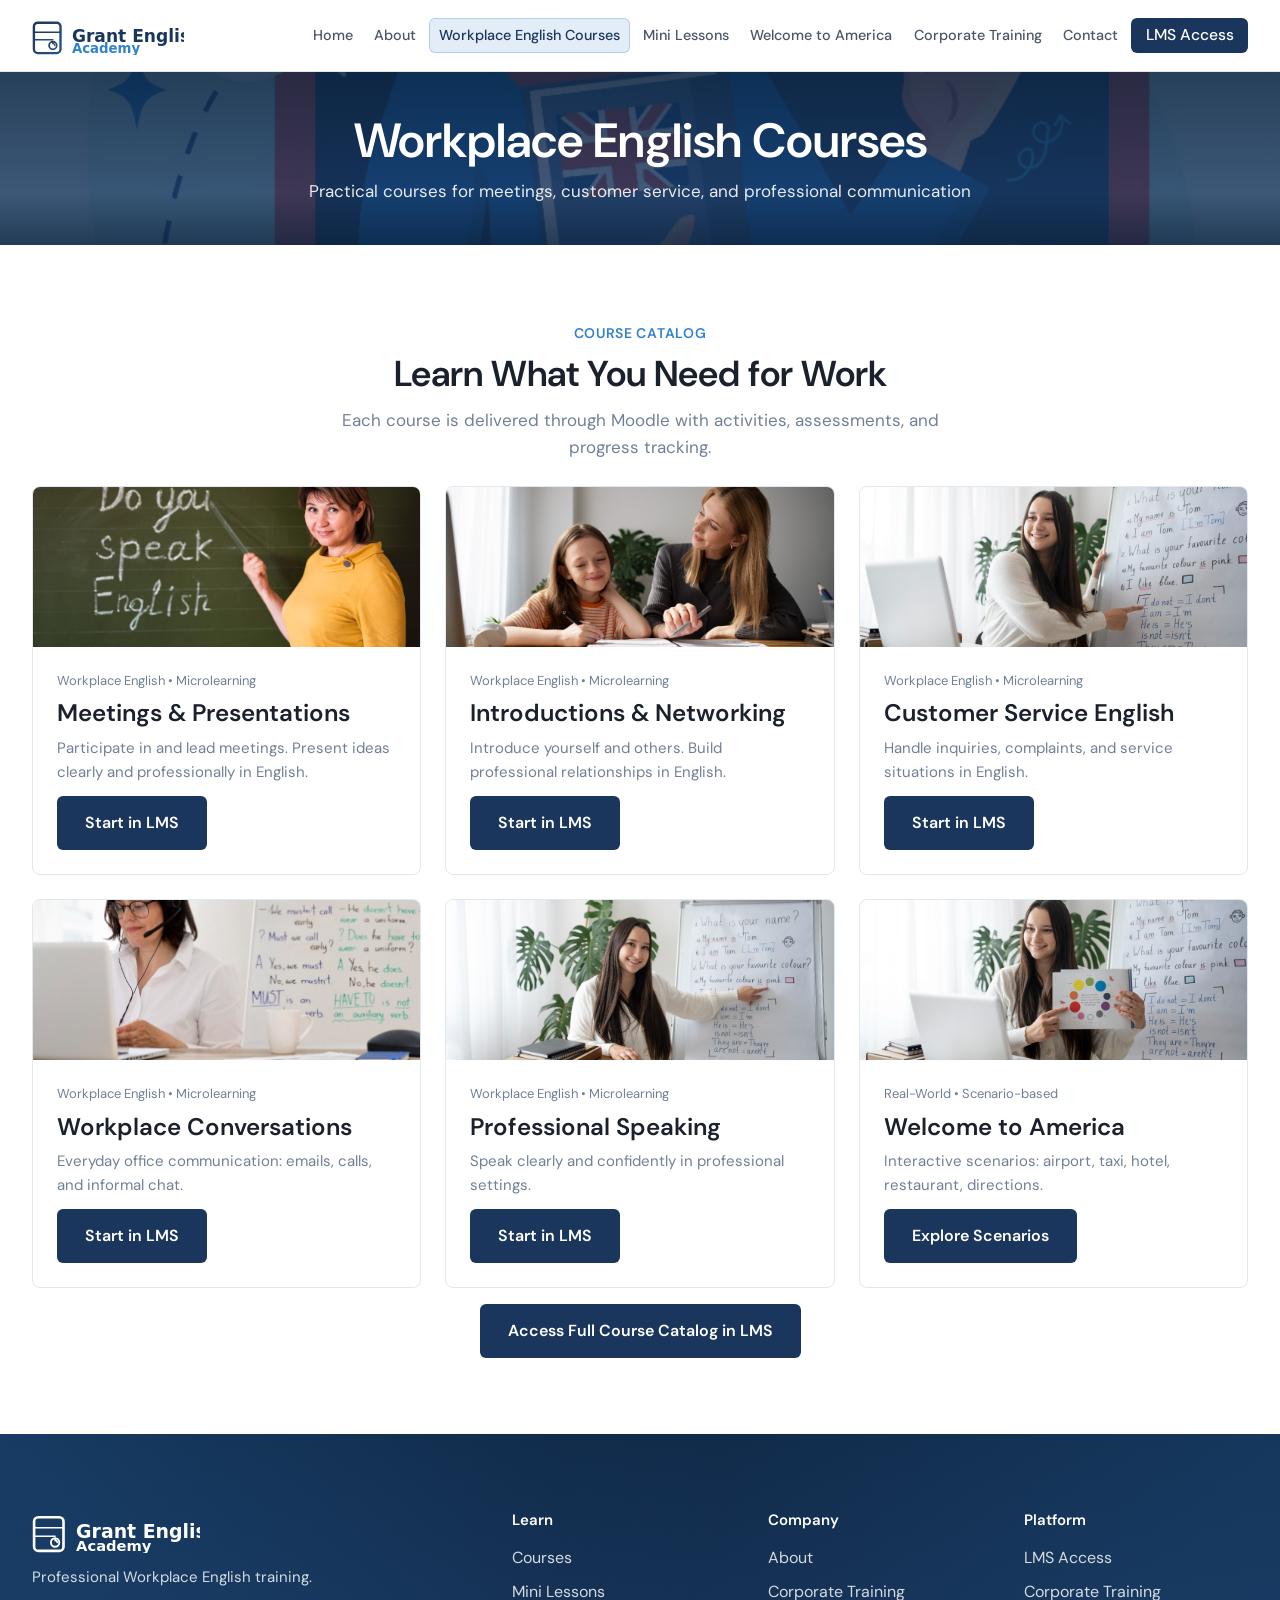
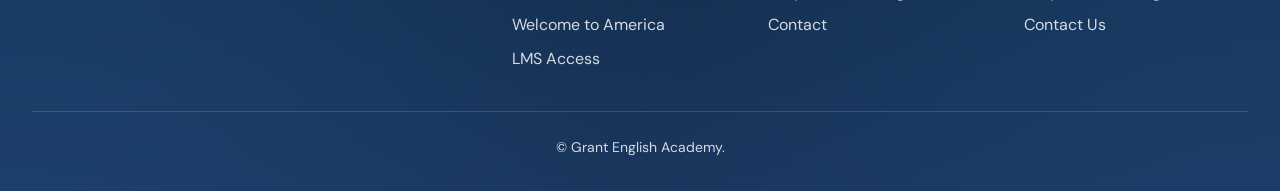
==== courses.html @ 4ef90c2e "first commit" ====
<!DOCTYPE html>
<html lang="en">
<head>
  <meta charset="UTF-8">
  <meta name="viewport" content="width=device-width, initial-scale=1.0">
  <meta name="description" content="Workplace English Courses - Meetings, customer service, professional communication for Saudi professionals.">
  <title>Workplace English Courses | Grant English Academy</title>
  <link rel="preconnect" href="https://fonts.googleapis.com">
  <link rel="preconnect" href="https://fonts.gstatic.com" crossorigin>
  <link href="https://fonts.googleapis.com/css2?family=DM+Sans:wght@400;500;600;700&display=swap" rel="stylesheet">
  <link rel="stylesheet" href="css/styles.css">
  <link rel="icon" type="image/svg+xml" href="assets/favicon.svg">
</head>
<body>
  <header class="header">
    <div class="container header-inner">
      <a href="index.html" class="logo">
        <img src="assets/logo.svg" alt="Grant English Academy" class="logo-img">
      </a>
      <button class="nav-toggle" aria-expanded="false" aria-controls="nav-menu" aria-label="Toggle navigation">
        <span></span><span></span><span></span>
      </button>
      <nav id="nav-menu" class="nav-menu">
        <ul class="nav-list">
          <li><a href="index.html">Home</a></li>
          <li><a href="about.html">About</a></li>
          <li><a href="courses.html" class="active" aria-current="page">Workplace English Courses</a></li>
          <li><a href="mini-lessons.html">Mini Lessons</a></li>
          <li><a href="welcome-to-america.html">Welcome to America</a></li>
          <li><a href="corporate-training.html">Corporate Training</a></li>
          <li><a href="contact.html">Contact</a></li>
          <li><a href="lms-access.html" class="btn-lms">LMS Access</a></li>
        </ul>
      </nav>
    </div>
  </header>

  <main>
    <section class="page-hero page-hero--courses">
      <div class="container">
        <h1>Workplace English Courses</h1>
        <p>Practical courses for meetings, customer service, and professional communication</p>
      </div>
    </section>

    <section class="content-section">
      <div class="container">
        <div class="section-header mb-3">
          <p class="section-label">Course Catalog</p>
          <h2 class="section-title">Learn What You Need for Work</h2>
          <p class="section-desc">Each course is delivered through Moodle with activities, assessments, and progress tracking.</p>
        </div>

        <div class="card-grid card-grid-2 card-grid-3">
          <div class="course-card">
            <div class="course-image"><img src="assets/teacher-6.png" alt=""></div>
            <div class="course-body">
              <p class="course-meta">Workplace English • Microlearning</p>
              <h3>Meetings & Presentations</h3>
              <p>Participate in and lead meetings. Present ideas clearly and professionally in English.</p>
              <a href="lms-access.html" class="btn btn-primary mt-2" style="display:inline-flex;margin-top:0.75rem;">Start in LMS</a>
            </div>
          </div>
          <div class="course-card">
            <div class="course-image"><img src="assets/teacher-5.png" alt=""></div>
            <div class="course-body">
              <p class="course-meta">Workplace English • Microlearning</p>
              <h3>Introductions & Networking</h3>
              <p>Introduce yourself and others. Build professional relationships in English.</p>
              <a href="lms-access.html" class="btn btn-primary mt-2" style="display:inline-flex;margin-top:0.75rem;">Start in LMS</a>
            </div>
          </div>
          <div class="course-card">
            <div class="course-image"><img src="assets/teacher-2.png" alt=""></div>
            <div class="course-body">
              <p class="course-meta">Workplace English • Microlearning</p>
              <h3>Customer Service English</h3>
              <p>Handle inquiries, complaints, and service situations in English.</p>
              <a href="lms-access.html" class="btn btn-primary mt-2" style="display:inline-flex;margin-top:0.75rem;">Start in LMS</a>
            </div>
          </div>
          <div class="course-card">
            <div class="course-image"><img src="assets/teacher-1.png" alt=""></div>
            <div class="course-body">
              <p class="course-meta">Workplace English • Microlearning</p>
              <h3>Workplace Conversations</h3>
              <p>Everyday office communication: emails, calls, and informal chat.</p>
              <a href="lms-access.html" class="btn btn-primary mt-2" style="display:inline-flex;margin-top:0.75rem;">Start in LMS</a>
            </div>
          </div>
          <div class="course-card">
            <div class="course-image"><img src="assets/teacher-4.png" alt=""></div>
            <div class="course-body">
              <p class="course-meta">Workplace English • Microlearning</p>
              <h3>Professional Speaking</h3>
              <p>Speak clearly and confidently in professional settings.</p>
              <a href="lms-access.html" class="btn btn-primary mt-2" style="display:inline-flex;margin-top:0.75rem;">Start in LMS</a>
            </div>
          </div>
          <div class="course-card">
            <div class="course-image"><img src="assets/teacher-3.png" alt=""></div>
            <div class="course-body">
              <p class="course-meta">Real-World • Scenario-based</p>
              <h3>Welcome to America</h3>
              <p>Interactive scenarios: airport, taxi, hotel, restaurant, directions.</p>
              <a href="welcome-to-america.html" class="btn btn-primary mt-2" style="display:inline-flex;margin-top:0.75rem;">Explore Scenarios</a>
            </div>
          </div>
        </div>

        <div class="text-center mt-2">
          <a href="lms-access.html" class="btn btn-primary">Access Full Course Catalog in LMS</a>
        </div>
      </div>
    </section>
  </main>

  <footer class="footer">
    <div class="container">
      <div class="footer-grid">
        <div class="footer-brand">
          <a href="index.html" class="footer-logo" aria-label="Grant English Academy home">
            <img src="assets/logo.svg" alt="Grant English Academy" class="footer-logo-img">
          </a>
          <p>Professional Workplace English training.</p>
        </div>
        <div>
          <h4>Learn</h4>
          <ul>
            <li><a href="courses.html">Courses</a></li>
            <li><a href="mini-lessons.html">Mini Lessons</a></li>
            <li><a href="welcome-to-america.html">Welcome to America</a></li>
            <li><a href="lms-access.html">LMS Access</a></li>
          </ul>
        </div>
        <div>
          <h4>Company</h4>
          <ul>
            <li><a href="about.html">About</a></li>
            <li><a href="corporate-training.html">Corporate Training</a></li>
            <li><a href="contact.html">Contact</a></li>
          </ul>
        </div>
        <div>
          <h4>Platform</h4>
          <ul>
            <li><a href="lms-access.html">LMS Access</a></li>
            <li><a href="corporate-training.html">Corporate Training</a></li>
            <li><a href="contact.html">Contact Us</a></li>
          </ul>
        </div>
      </div>
      <div class="footer-bottom">
        <p>&copy; Grant English Academy.</p>
      </div>
    </div>
  </footer>

  <script>
    document.querySelector('.nav-toggle').addEventListener('click', function() {
      const expanded = this.getAttribute('aria-expanded') === 'true';
      this.setAttribute('aria-expanded', !expanded);
      document.getElementById('nav-menu').classList.toggle('active', !expanded);
    });
  </script>
</body>
</html>
---- css/styles.css ----
/* ============================================
   Grant English Academy - Workplace English Platform
   Professional, Corporate, Academic Design
   ============================================ */

/* CSS Variables */
:root {
  /* Colors - Navy, Gray, White professional palette */
  --navy-primary: #1a365d;
  --navy-dark: #0f2744;
  --navy-light: #2c5282;
  --gray-900: #1a202c;
  --gray-700: #4a5568;
  --gray-600: #718096;
  --gray-500: #a0aec0;
  --gray-300: #cbd5e0;
  --gray-100: #f7fafc;
  --white: #ffffff;
  --accent: #3182ce;
  --accent-hover: #2c5282;
  --success: #38a169;
  --border: #e2e8f0;
  
  /* Typography */
  --font-primary: 'DM Sans', -apple-system, BlinkMacSystemFont, sans-serif;
  --font-heading: 'DM Sans', -apple-system, BlinkMacSystemFont, sans-serif;
  
  /* Spacing */
  --container-max: 1300px;
  --section-padding: clamp(3rem, 6vw, 5rem);
  --header-height: 72px;
  
  /* Transitions */
  --transition: 0.2s ease;
  --shadow: 0 4px 6px -1px rgba(0, 0, 0, 0.1), 0 2px 4px -1px rgba(0, 0, 0, 0.06);
  --shadow-lg: 0 10px 15px -3px rgba(0, 0, 0, 0.1), 0 4px 6px -2px rgba(0, 0, 0, 0.05);
}

/* Reset & Base */
*, *::before, *::after {
  box-sizing: border-box;
  margin: 0;
  padding: 0;
}

html {
  scroll-behavior: smooth;
}

body {
  font-family: var(--font-primary);
  font-size: 16px;
  line-height: 1.6;
  color: var(--gray-900);
  background: var(--white);
  overflow-x: hidden;
}

img {
  max-width: 100%;
  height: auto;
  display: block;
}

a {
  color: inherit;
  text-decoration: none;
  transition: color var(--transition);
}

ul, ol {
  list-style: none;
}

/* Typography */
h1, h2, h3, h4, h5, h6 {
  font-family: var(--font-heading);
  font-weight: 600;
  line-height: 1.2;
}

h1 { font-size: clamp(2rem, 4vw, 3rem); }
h2 { font-size: clamp(1.75rem, 3vw, 2.25rem); }
h3 { font-size: clamp(1.25rem, 2vw, 1.5rem); }

/* Container */
.container {
  width: 100%;
  max-width: var(--container-max);
  margin: 0 auto;
  padding: 0 1.25rem;
}

@media (min-width: 768px) {
  .container { padding: 0 2rem; }
}

/* ========== Header & Navigation ========== */
.header {
  position: sticky;
  top: 0;
  z-index: 1000;
  background: var(--white);
  border-bottom: 1px solid var(--border);
  height: var(--header-height);
}

.header-inner {
  display: flex;
  align-items: center;
  justify-content: space-between;
  height: 100%;
}

.logo {
  display: inline-flex;
  align-items: center;
  gap: 0.65rem;
  font-weight: 700;
  font-size: 1.25rem;
  color: var(--navy-primary);
}

.logo-img {
  height: 38px;
  width: auto;
}

.logo-text { color: inherit; }
.logo-text em,
.logo span { color: var(--accent); font-style: normal; }

.nav-toggle {
  display: flex;
  flex-direction: column;
  gap: 5px;
  background: none;
  border: none;
  cursor: pointer;
  padding: 8px;
}

.nav-toggle:focus-visible {
  outline: 3px solid rgba(49, 130, 206, 0.35);
  outline-offset: 3px;
  border-radius: 8px;
}

.nav-toggle span {
  width: 24px;
  height: 2px;
  background: var(--navy-primary);
  transition: var(--transition);
}

.nav-toggle[aria-expanded="true"] span:nth-child(1) {
  transform: rotate(45deg) translate(5px, 5px);
}

.nav-toggle[aria-expanded="true"] span:nth-child(2) {
  opacity: 0;
}

.nav-toggle[aria-expanded="true"] span:nth-child(3) {
  transform: rotate(-45deg) translate(5px, -5px);
}

.nav-menu {
  position: fixed;
  top: var(--header-height);
  left: 0;
  right: 0;
  background: var(--white);
  padding: 1rem 1.25rem;
  z-index: 999;
  /* Prevent scrollbar from appearing when the menu is closed */
  max-height: none;
  overflow-y: hidden;
  box-shadow: var(--shadow-lg);
  transform: translateY(-100%);
  opacity: 0;
  visibility: hidden;
  transition: all var(--transition);
}

.nav-menu.active {
  transform: translateY(0);
  opacity: 1;
  visibility: visible;
  /* Enable scrolling only when menu is open (mobile) */
  max-height: calc(100vh - var(--header-height));
  overflow-y: auto;
  /* Mobile menu should feel like a dropdown panel */
  padding-top: 0.75rem;
}

/* Mobile CTA button inside dropdown */
.nav-menu .btn-lms {
  width: 100%;
  justify-content: center;
  padding: 0.85rem 1rem;
}

.nav-list {
  display: flex;
  flex-direction: column;
  gap: 0.5rem;
}

.nav-list a {
  display: block;
  padding: 0.75rem 1rem;
  color: var(--gray-700);
  font-weight: 500;
  border-radius: 6px;
  line-height: 1.2;
  white-space: nowrap;
}

.nav-list a:hover {
  background: var(--gray-100);
  color: var(--navy-primary);
}
.nav-menu .btn-lms:hover {
  background: #3182d1;
}
/* Active navigation link (current page) */
.nav-list a.active,
.nav-list a[aria-current="page"] {
  background: rgba(49, 130, 206, 0.14);
  color: var(--navy-primary);
  border: 1px solid rgba(49, 130, 206, 0.28);
}

.nav-list a.active:hover {
  background: rgba(49, 130, 206, 0.18);
}

.nav-list .btn-lms.active {
  background: var(--accent) !important;
}

.nav-list .btn-lms.active:hover {
  background: var(--accent-hover) !important;
}

@media (min-width: 1180px) {
  .nav-toggle { display: none; }
  
  .nav-menu {
    position: static;
    transform: none;
    opacity: 1;
    visibility: visible;
    box-shadow: none;
    padding: 0;
    max-height: none;
    overflow-y: visible;
  }
  
  .nav-list {
    flex-direction: row;
    gap: 0.25rem;
    align-items: center;
  }
  
  .nav-list a {
    padding: 0.5rem 0.55rem;
    font-size: 0.9rem;
    white-space: nowrap;
  }

  .nav-list .btn-lms {
    padding: 0.5rem 0.9rem;
    font-size: 0.98rem;
    flex-shrink: 0;
    white-space: nowrap;
  }
}

/* CTA Button in header */
.btn-lms {
  display: inline-flex;
  align-items: center;
  gap: 0.5rem;
  padding: 0.6rem 1.25rem;
  background: var(--navy-primary);
  color: var(--white) !important;
  font-weight: 600;
  border-radius: 6px;
  transition: background var(--transition);
}

.btn-lms:hover {
  background: var(--navy-dark);
}

/* ========== Buttons ========== */
.btn {
  display: inline-flex;
  align-items: center;
  justify-content: center;
  gap: 0.5rem;
  padding: 0.875rem 1.75rem;
  font-weight: 600;
  font-size: 1rem;
  border-radius: 6px;
  border: none;
  cursor: pointer;
  transition: all var(--transition);
}

.btn-primary {
  background: var(--navy-primary);
  color: var(--white);
}

.btn-primary:hover {
  background: var(--navy-dark);
  transform: translateY(-1px);
}

.btn-secondary {
  background: var(--white);
  color: var(--navy-primary);
  border: 2px solid var(--navy-primary);
}

.btn-secondary:hover {
  background: var(--gray-100);
}

.btn-accent {
  background: var(--accent);
  color: var(--white);
}

.btn-accent:hover {
  background: var(--accent-hover);
  transform: translateY(-1px);
}

/* ========== Hero Section ========== */
.hero {
  background: linear-gradient(135deg, var(--navy-dark) 0%, var(--navy-primary) 50%, var(--navy-light) 100%);
  color: var(--white);
  padding: clamp(5rem, 14vw, 9rem) 0;
  min-height: 80vh;
  display: flex;
  align-items: center;
  text-align: center;
  position: relative;
  overflow: hidden;
}

.hero::before {
  content: "";
  position: absolute;
  inset: -80px;
  background:
    radial-gradient(circle at 15% 15%, rgba(49, 130, 206, 0.35), transparent 55%),
    radial-gradient(circle at 85% 25%, rgba(26, 54, 93, 0.45), transparent 55%),
    radial-gradient(circle at 40% 85%, rgba(44, 82, 130, 0.35), transparent 60%);
  opacity: 0.9;
  z-index: 0;
  pointer-events: none;
}

.hero::after {
    content: "";
    position: absolute;
    inset: 0;
    z-index: 0;
    pointer-events: none;
    background-color: #00000026;
}

.hero-bg {
  position: absolute;
  inset: 0;
  pointer-events: none;
  z-index: 0;
  opacity: 1;
}

.hero-bg img {
  width: 100%;
  height: 100%;
  object-fit: cover;
  object-position: center;
  position: absolute;
  inset: 0;
  display: block;
}

.hero-bg-video {
  position: absolute;
  inset: 0;
  width: 100%;
  height: 100%;
  object-fit: cover;
  object-position: center;
  z-index: 0;
  opacity: 0.55;
  filter: saturate(1.05) contrast(1.03) brightness(0.85);
  transform: scale(1.02);
}

.hero-bg-main {
  opacity: 0.38;
  filter: blur(2px) saturate(1.15) brightness(0.85);
  transform: scale(1.08);
  animation: bannerDrift 14s ease-in-out infinite;
}

.hero-bg-overlay {
  opacity: 0.22;
  filter: blur(3px) saturate(0.9) grayscale(0.25);
  transform: scale(1.12);
  animation: bannerDrift2 18s ease-in-out infinite;
}

.hero .container {
  position: relative;
  z-index: 1;
}

@keyframes bannerDrift {
  0% { transform: translateY(0) scale(1.08); }
  50% { transform: translateY(-14px) scale(1.12); }
  100% { transform: translateY(0) scale(1.08); }
}

@keyframes bannerDrift2 {
  0% { transform: translateY(0) scale(1.12); }
  50% { transform: translateY(10px) scale(1.16); }
  100% { transform: translateY(0) scale(1.12); }
}

@media (prefers-reduced-motion: reduce) {
  .hero-bg-main,
  .hero-bg-overlay,
  .hero-bg-video {
    animation: none;
  }
}

@media (prefers-reduced-motion: reduce) {
  .hero-bg-video {
    display: none;
  }
}

.hero h1 {
  margin-bottom: 1rem;
  font-weight: 700;
  max-width: 700px;
  margin-left: auto;
  margin-right: auto;
}

.hero-subtitle {
  font-size: clamp(1rem, 2vw, 1.25rem);
  opacity: 0.95;
  max-width: 600px;
  margin: 0 auto 1.5rem;
  line-height: 1.6;
}

.hero-buttons {
  display: flex;
  flex-wrap: wrap;
  gap: 1rem;
  justify-content: center;
}

.hero .btn-primary {
  background: var(--white);
  color: var(--navy-primary);
}

.hero .btn-primary:hover {
  background: var(--gray-100);
}

.hero .btn-secondary {
  background: transparent;
  color: var(--white);
  border-color: rgba(255,255,255,0.6);
}

.hero .btn-secondary:hover {
  background: rgba(255,255,255,0.1);
  border-color: var(--white);
}

/* ========== Section Titles ========== */
.section-header {
  text-align: center;
  margin-bottom: 1.2rem;
  max-width: 640px;
  margin-left: auto;
  margin-right: auto;
}

.section-label {
  font-size: 0.875rem;
  font-weight: 600;
  text-transform: uppercase;
  letter-spacing: 0.05em;
  color: var(--accent);
  margin-bottom: 0.5rem;
}

.section-title {
  color: var(--gray-900);
  margin-bottom: 0.75rem;
}

.section-desc {
  color: var(--gray-600);
  font-size: 1.0625rem;
}

/* ========== Cards ========== */
.card-grid {
  display: grid;
  gap: 1.5rem;
}

/* Base grid defaults for predictable mobile layout */
.card-grid-2,
.card-grid-3,
.card-grid-4 {
  grid-template-columns: 1fr;
}

@media (min-width: 640px) {
  .card-grid-2 { grid-template-columns: repeat(2, 1fr); }
  .card-grid-3 { grid-template-columns: repeat(2, 1fr); }
}

@media (min-width: 992px) {
  .card-grid-3 { grid-template-columns: repeat(3, 1fr); }
  .card-grid-4 { grid-template-columns: repeat(4, 1fr); }
}

.card {
  background: var(--white);
  border: 1px solid var(--border);
  border-radius: 8px;
  padding: 1.5rem;
  transition: box-shadow var(--transition), transform var(--transition);
}

.card:hover {
  box-shadow: var(--shadow-lg);
  transform: translateY(-2px);
}

.card-icon {
  width: 48px;
  height: 48px;
  background: rgba(49, 130, 206, 0.12);
  border-radius: 8px;
  display: flex;
  align-items: center;
  justify-content: center;
  margin-bottom: 1rem;
  color: var(--accent);
  font-size: 1.5rem;
  color: var(--navy-primary);
  overflow: hidden;
}

.card-icon svg {
  width: 28px;
  height: 28px;
  fill: none;
  stroke: currentColor;
  display: block;
}

.card-icon img {
  width: 100%;
  height: 100%;
  object-fit: cover;
  object-position: center;
  display: block;
}

/* Microlearning icon chips */
.micro-icon {
  display: inline-flex;
  color: var(--accent);
}

.micro-icon svg {
  width: 22px;
  height: 22px;
  fill: currentColor;
}

.card h3 {
  margin-bottom: 0.5rem;
  color: var(--gray-900);
}

.card p {
  color: var(--gray-600);
  font-size: 0.9375rem;
}

/* ========== Features / What We Offer ========== */
.features {
  padding: var(--section-padding) 0;
  background: var(--gray-100);
}

/* ========== Why Choose Us Section ========== */
.why-choose {
  padding: var(--section-padding) 0;
  background: var(--white);
}

.why-choose-grid {
  display: grid;
  gap: 2rem;
  grid-template-columns: 1fr;
}

@media (min-width: 640px) {
  .why-choose-grid { grid-template-columns: repeat(2, 1fr); }
}

@media (min-width: 992px) {
  .why-choose-grid { grid-template-columns: repeat(3, 1fr); }
}

.why-card {
  background: var(--white);
  border: 1px solid var(--border);
  border-radius: 10px;
  overflow: hidden;
  transition: all var(--transition);
}

.why-card:hover {
  box-shadow: var(--shadow-lg);
  transform: translateY(-4px);
}

.why-card-image {
  position: relative;
  height: 200px;
  overflow: hidden;
  background: var(--gray-100);
}

.why-card-image img {
  width: 100%;
  height: 100%;
  object-fit: cover;
  object-position: center;
  display: block;
}

.why-card h3 {
  padding: 1.25rem 1.5rem 0;
  margin-bottom: 0.5rem;
}

.why-card p {
  padding: 0 1.5rem 1.5rem;
  color: var(--gray-600);
  font-size: 0.9375rem;
}

/* ========== Microlearning Section ========== */
.microlearning {
  padding: var(--section-padding) 0;
}

.micro-grid {
  display: grid;
  gap: 1rem;
  grid-template-columns: repeat(auto-fit, minmax(140px, 1fr));
}

.micro-item {
  display: flex;
  align-items: center;
  gap: 0.75rem;
  padding: 1rem;
  background: var(--white);
  border: 1px solid var(--border);
  border-radius: 8px;
  transition: all var(--transition);
}

.micro-item:hover {
  border-color: var(--accent);
  box-shadow: var(--shadow);
}

.micro-item span:first-child {
  font-size: 1.5rem;
}

.micro-item strong {
  font-size: 0.9375rem;
}

/* ========== Welcome to America Section ========== */
.welcome-america {
  padding: var(--section-padding) 0;
  background: linear-gradient(180deg, var(--gray-100) 0%, var(--white) 100%);
}

.scenario-grid {
  display: grid;
  gap: 1rem;
}

@media (min-width: 640px) {
  .scenario-grid { grid-template-columns: repeat(2, 1fr); }
}

@media (min-width: 992px) {
  .scenario-grid { grid-template-columns: repeat(3, 1fr); }
}

.scenario-card {
  background: var(--white);
  border: 1px solid var(--border);
  border-radius: 8px;
  overflow: hidden;
  transition: all var(--transition);
}

.scenario-card:hover {
  box-shadow: var(--shadow-lg);
  border-color: var(--accent);
}

.scenario-card .scenario-icon {
  background: var(--navy-primary);
  color: var(--white);
  padding: 1.25rem;
  font-size: 2rem;
  text-align: center;
}

.scenario-card .scenario-icon.scenario-image {
  position: relative;
  padding: 0;
  height: clamp(110px, 18vw, 160px);
  overflow: hidden;
}

.scenario-card .scenario-icon.scenario-image img {
  position: absolute;
  inset: 0;
  width: 100%;
  height: 100%;
  object-fit: cover;
  object-position: center;
  display: block;
  transform: scale(1.01);
}

.scenario-card .scenario-icon.scenario-image::after {
  content: "";
  position: absolute;
  inset: 0;
  background: linear-gradient(180deg, rgba(10, 25, 55, 0.25) 0%, rgba(10, 25, 55, 0.55) 100%);
  pointer-events: none;
}

.scenario-card .scenario-icon svg {
  width: 40px;
  height: 40px;
  fill: currentColor;
}

.scenario-card .card-body {
  padding: 1.25rem;
}

.scenario-card h3 {
  font-size: 1.0625rem;
  margin-bottom: 0.375rem;
}

.scenario-card p {
  font-size: 0.875rem;
  color: var(--gray-600);
}

/* ========== Home Page Animations (scroll reveal) ========== */
.animate-section {
  opacity: 1;
  transform: none;
}

.js-animations .animate-section {
  opacity: 0;
  transform: translateY(14px);
}

.js-animations .animate-section.is-visible {
  opacity: 1;
  transform: translateY(0);
  transition: opacity 0.65s ease, transform 0.65s ease;
}

@keyframes revealUp {
  from { opacity: 0; transform: translateY(16px); }
  to { opacity: 1; transform: translateY(0); }
}

@keyframes heroButtonIn {
  from { opacity: 0; transform: translateY(10px) scale(0.99); }
  to { opacity: 1; transform: translateY(0) scale(1); }
}

.hero.is-visible .hero-buttons a {
  animation: heroButtonIn 0.55s ease both;
}

.hero.is-visible .hero-buttons a:nth-child(1) { animation-delay: 0.12s; }
.hero.is-visible .hero-buttons a:nth-child(2) { animation-delay: 0.22s; }

.features.is-visible .card {
  animation: revealUp 0.65s ease both;
}

.features.is-visible .card:nth-child(1) { animation-delay: 0.00s; }
.features.is-visible .card:nth-child(2) { animation-delay: 0.06s; }
.features.is-visible .card:nth-child(3) { animation-delay: 0.12s; }
.features.is-visible .card:nth-child(4) { animation-delay: 0.18s; }
.features.is-visible .card:nth-child(5) { animation-delay: 0.24s; }
.features.is-visible .card:nth-child(6) { animation-delay: 0.30s; }

.microlearning.is-visible .micro-item {
  animation: revealUp 0.6s ease both;
}

.microlearning.is-visible .micro-item:nth-child(1) { animation-delay: 0.00s; }
.microlearning.is-visible .micro-item:nth-child(2) { animation-delay: 0.06s; }
.microlearning.is-visible .micro-item:nth-child(3) { animation-delay: 0.12s; }
.microlearning.is-visible .micro-item:nth-child(4) { animation-delay: 0.18s; }
.microlearning.is-visible .micro-item:nth-child(5) { animation-delay: 0.24s; }
.microlearning.is-visible .micro-item:nth-child(6) { animation-delay: 0.30s; }

.welcome-america.is-visible .scenario-card {
  animation: revealUp 0.65s ease both;
}

.welcome-america.is-visible .scenario-card:nth-child(1) { animation-delay: 0.00s; }
.welcome-america.is-visible .scenario-card:nth-child(2) { animation-delay: 0.07s; }
.welcome-america.is-visible .scenario-card:nth-child(3) { animation-delay: 0.14s; }
.welcome-america.is-visible .scenario-card:nth-child(4) { animation-delay: 0.21s; }
.welcome-america.is-visible .scenario-card:nth-child(5) { animation-delay: 0.28s; }
.welcome-america.is-visible .scenario-card:nth-child(6) { animation-delay: 0.35s; }

.lms-cta.is-visible .btn-primary {
  animation: heroButtonIn 0.55s ease both;
}

.how-it-works-v2.is-visible .how-step {
  animation: revealUp 0.65s ease both;
}

.how-it-works-v2.is-visible .how-step:nth-child(1) { animation-delay: 0.00s; }
.how-it-works-v2.is-visible .how-step:nth-child(3) { animation-delay: 0.10s; }
.how-it-works-v2.is-visible .how-step:nth-child(5) { animation-delay: 0.20s; }

.social-section-v2.is-visible .social-v2-card {
  animation: revealUp 0.65s ease both;
}

.social-section-v2.is-visible .social-v2-card:nth-child(1) { animation-delay: 0.00s; }
.social-section-v2.is-visible .social-v2-card:nth-child(2) { animation-delay: 0.12s; }

.corporate-cta.is-visible .corporate-cta-inner {
  animation: revealUp 0.65s ease both;
}

.why-choose.is-visible .why-card {
  animation: revealUp 0.65s ease both;
}

.why-choose.is-visible .why-card:nth-child(1) { animation-delay: 0.00s; }
.why-choose.is-visible .why-card:nth-child(2) { animation-delay: 0.10s; }
.why-choose.is-visible .why-card:nth-child(3) { animation-delay: 0.20s; }

@media (prefers-reduced-motion: reduce) {
  .js-animations .animate-section {
    opacity: 1;
    transform: none;
    transition: none;
  }
  .js-animations .animate-section.is-visible * {
    animation: none !important;
  }
}

/* ========== LMS CTA Section ========== */
.lms-cta {
  padding: var(--section-padding) 0;
  color: var(--white);
  text-align: center;
  position: relative;
  overflow: hidden;
}

.lms-cta-bg {
  position: absolute;
  inset: 0;
  background: var(--navy-primary) url("../assets/teacher-3.png") center / cover no-repeat;
  background-attachment: fixed;
  z-index: 0;
}

.lms-cta-bg::after {
  content: "";
  position: absolute;
  inset: 0;
  background: linear-gradient(135deg, rgba(15, 39, 68, 0.92) 0%, rgba(26, 54, 93, 0.88) 50%, rgba(15, 39, 68, 0.9) 100%);
  z-index: 1;
}

.lms-cta .container {
  position: relative;
  z-index: 2;
}

@media (max-width: 768px) {
  .lms-cta-bg {
    background-attachment: scroll;
  }
}

@media (prefers-reduced-motion: reduce) {
  .lms-cta-bg {
    background-attachment: scroll;
  }
}

.lms-cta h2 {
  margin-bottom: 0.75rem;
}

.lms-cta p {
  opacity: 0.9;
  margin-bottom: 1.5rem;
  max-width: 560px;
  margin-left: auto;
  margin-right: auto;
}

.lms-cta .btn-primary {
  background: var(--white);
  color: var(--navy-primary);
}

.lms-cta .btn-primary:hover {
  background: var(--gray-100);
}

/* ========== Social Media Section ========== */
/* ========== How It Works - Advanced ========== */
.how-it-works-v2 {
  padding: var(--section-padding) 0;
  background: linear-gradient(180deg, var(--white) 0%, var(--gray-100) 100%);
}

.how-steps-timeline {
  display: flex;
  flex-wrap: wrap;
  justify-content: center;
  align-items: stretch;
  gap: 0;
  margin-bottom: 2.5rem;
}

.how-step {
  flex: 1 1 100%;
  max-width: 280px;
  display: flex;
  flex-direction: column;
  align-items: center;
  text-align: center;
}

@media (min-width: 768px) {
  .how-steps-timeline {
    flex-wrap: nowrap;
    justify-content: space-between;
    gap: 0;
  }
  .how-step { flex: 0 1 200px; max-width: none; }
}

.how-step-visual {
  position: relative;
  width: 80px;
  height: 80px;
  margin-bottom: 1.25rem;
}

.how-step-num {
  position: absolute;
  top: -8px;
  right: -8px;
  font-size: 0.75rem;
  font-weight: 700;
  color: var(--accent);
  letter-spacing: 0.02em;
}

.how-step-icon {
  width: 100%;
  height: 100%;
  background: linear-gradient(135deg, var(--navy-primary) 0%, var(--navy-light) 100%);
  border-radius: 16px;
  display: flex;
  align-items: center;
  justify-content: center;
  color: var(--white);
  box-shadow: 0 8px 24px rgba(26, 54, 93, 0.25);
  transition: all var(--transition);
}

.how-step-icon svg {
  width: 36px;
  height: 36px;
}

.how-step:hover .how-step-icon {
  transform: scale(1.08);
  box-shadow: 0 12px 32px rgba(26, 54, 93, 0.35);
}

.how-step-connector {
  display: none;
  width: 40px;
  flex-shrink: 0;
  align-self: center;
  margin: 0 -10px;
  height: 2px;
  background: linear-gradient(90deg, var(--border) 0%, var(--accent) 50%, var(--border) 100%);
  opacity: 0.6;
}

@media (min-width: 768px) {
  .how-step-connector { display: block; }
}

.how-step-body h3 {
  font-size: 1.125rem;
  margin-bottom: 0.5rem;
}

.how-step-body p {
  font-size: 0.9375rem;
  color: var(--gray-600);
  line-height: 1.5;
}

.how-cta-wrap {
  text-align: center;
}

/* ========== Follow for Quick Tips & Clips - Advanced ========== */
.social-section-v2 {
  padding: var(--section-padding) 0;
  position: relative;
  background-color: var(--gray-900);
  background-image: url('../assets/america-5.png');
  background-size: cover;
  background-position: center;
  background-repeat: no-repeat;
  color: var(--white);
}

.social-section-v2::before {
  content: '';
  position: absolute;
  inset: 0;
  background: linear-gradient(
    180deg,
    rgba(15, 39, 68, 0.78) 0%,
    rgba(26, 54, 93, 0.92) 70%,
    rgba(15, 39, 68, 0.92) 100%
  );
  z-index: 0;
  pointer-events: none;
}

.social-v2-inner {
  position: relative;
  z-index: 1;
}

.social-v2-inner {
  max-width: 1100px;
  margin: 0 auto;
}

.social-v2-header {
  margin-bottom: 2.5rem;
  text-align: center;
}

.social-v2-header .section-label {
  color: rgba(255, 255, 255, 0.7);
}

.social-v2-header .section-title {
  color: var(--white);
}

.social-v2-header .section-desc {
  color: rgba(255, 255, 255, 0.8);
}

.social-v2-grid {
  display: grid;
  gap: 2rem;
  grid-template-columns: 1fr;
}

@media (min-width: 640px) {
  .social-v2-grid { grid-template-columns: repeat(2, 1fr); }
}

.social-v2-card {
  display: flex;
  flex-direction: column;
  border-radius: 14px;
  overflow: hidden;
  text-decoration: none;
  color: inherit;
  border: 1px solid rgba(255, 255, 255, 0.1);
  transition: all var(--transition);
  background: rgba(255, 255, 255, 0.05);
}

.social-v2-card:hover {
  transform: translateY(-6px);
  box-shadow: 0 20px 40px rgba(0, 0, 0, 0.4);
  border-color: rgba(255, 255, 255, 0.2);
}

.social-v2-media {
  position: relative;
  height: 160px;
  display: flex;
  align-items: center;
  justify-content: center;
  overflow: hidden;
}

.social-v2-youtube .social-v2-media {
  background: linear-gradient(135deg, #0f0f0f 0%, #1a1a2e 50%, #16213e 100%);
}

.social-v2-instagram .social-v2-media {
  background: linear-gradient(135deg, #2d1b4e 0%, #4a1942 50%, #6b2d5c 100%);
}

.social-v2-overlay {
  position: absolute;
  inset: 0;
  background: radial-gradient(circle at center, transparent 30%, rgba(0,0,0,0.4) 100%);
  pointer-events: none;
  z-index: 1;
}

.social-v2-play {
  width: 64px;
  height: 64px;
  background: rgba(255, 255, 255, 0.95);
  border-radius: 50%;
  display: flex;
  align-items: center;
  justify-content: center;
  color: #c4302b;
  position: relative;
  z-index: 2;
  transition: transform var(--transition);
}

.social-v2-play svg {
  width: 28px;
  height: 28px;
  margin-left: 0;
  display: block;
}

.social-v2-card:hover .social-v2-play {
  transform: scale(1.1);
}

.social-v2-ig-icon {
  width: 64px;
  height: 64px;
  display: flex;
  align-items: center;
  justify-content: center;
  background: rgba(255, 255, 255, 0.95);
  border-radius: 50%;
  color: #c4302b;
  position: relative;
  z-index: 2;
  transition: transform var(--transition);
}

.social-v2-ig-icon svg {
  width: 28px;
  height: 28px;
  display: block;
  stroke: currentColor;
  fill: none;
}

.social-v2-card:hover .social-v2-ig-icon {
  transform: scale(1.06);
}

.social-v2-content {
  padding: 1.5rem 1.75rem;
  text-align: center;
  flex: 1;
}

.social-v2-badge {
  display: inline-block;
  font-size: 0.75rem;
  font-weight: 600;
  text-transform: uppercase;
  letter-spacing: 0.08em;
  color: rgba(255, 255, 255, 0.6);
  margin-bottom: 0.5rem;
}

.social-v2-card h4 {
  color: var(--white);
  font-size: 1.25rem;
  margin-bottom: 0.375rem;
}

.social-v2-card p {
  color: rgba(255, 255, 255, 0.75);
  font-size: 0.9375rem;
  margin-bottom: 0.75rem;
}

.social-v2-link {
  font-size: 0.9375rem;
  font-weight: 600;
  color: var(--accent);
  transition: color var(--transition);
  display: inline-flex;
  align-items: center;
  gap: 0.5rem;
  padding: 0.55rem 0.95rem;
  border-radius: 999px;
  background: rgba(49, 130, 206, 0.12);
  border: 1px solid rgba(49, 130, 206, 0.22);
  margin-top: 0.25rem;
}

.social-v2-card:hover .social-v2-link {
  color: var(--white);
  background: rgba(49, 130, 206, 0.95);
  border-color: rgba(49, 130, 206, 0.95);
}

.social-v2-link svg {
  width: 18px;
  height: 18px;
  display: block;
}

/* ========== Corporate CTA ========== */
.corporate-cta {
  padding: var(--section-padding) 0;
}

.corporate-cta-inner {
  background: var(--navy-dark);
  color: var(--white);
  padding: 2.5rem;
  border-radius: 12px;
  text-align: center;
}

.corporate-cta h2 {
  margin-bottom: 0.5rem;
}

.corporate-cta p {
  opacity: 0.9;
  margin-bottom: 1.5rem;
}

/* ========== Corporate Quote (Corporate Training page) ========== */
.corporate-quote-card {
  background:
    radial-gradient(circle at top right, rgba(49, 130, 206, 0.45) 0%, rgba(49, 130, 206, 0.12) 38%, rgba(15, 39, 68, 0.95) 70%),
    linear-gradient(135deg, rgba(15, 39, 68, 1) 0%, rgba(26, 54, 93, 1) 100%);
  color: var(--white);
  padding: 2.25rem 2rem;
  border-radius: 14px;
  border: 1px solid rgba(255, 255, 255, 0.1);
  box-shadow: var(--shadow-lg);
}

.corporate-quote-grid {
  display: grid;
  gap: 1.75rem;
  align-items: center;
}

@media (min-width: 768px) {
  .corporate-quote-grid {
    grid-template-columns: 1.2fr 0.8fr;
  }
}

.corporate-quote-copy .section-label {
  color: rgba(255, 255, 255, 0.7);
}

.corporate-quote-points {
  margin: 0;
  padding-left: 1.25rem;
}

.corporate-quote-points li {
  margin-bottom: 0.55rem;
  color: rgba(255, 255, 255, 0.86);
  font-size: 0.98rem;
}

.corporate-quote-actions {
  background: rgba(255, 255, 255, 0.06);
  border: 1px solid rgba(255, 255, 255, 0.1);
  border-radius: 12px;
  padding: 1.6rem 1.5rem;
  text-align: center;
}

.corporate-quote-badge {
  display: inline-flex;
  align-items: center;
  justify-content: center;
  gap: 0.6rem;
  padding: 0.6rem 1rem;
  border-radius: 999px;
  background: rgba(255, 255, 255, 0.09);
  border: 1px solid rgba(255, 255, 255, 0.13);
  font-weight: 700;
  margin-bottom: 1rem;
  color: rgba(255, 255, 255, 0.92);
}

.corporate-quote-badge svg {
  width: 18px;
  height: 18px;
}

.corporate-quote-btn {
  width: 100%;
  margin-bottom: 0.75rem;
}

.corporate-quote-note {
  margin: 0;
  color: rgba(255, 255, 255, 0.75);
  font-size: 0.9rem;
  line-height: 1.5;
}

/* ========== Footer ========== */
.footer {
  background:
    radial-gradient(circle at top left, rgba(49, 130, 206, 0.22) 0%, transparent 55%),
    radial-gradient(circle at top right, rgba(49, 130, 206, 0.18) 0%, transparent 55%),
    linear-gradient(180deg, #0f2744 0%, #1a365d 100%);
  color: rgba(255, 255, 255, 0.82);
  padding: var(--section-padding) 0 2rem;
}

.footer-grid {
  display: grid;
  gap: 2rem;
  margin-bottom: 2rem;
}

@media (min-width: 640px) {
  .footer-grid {
    grid-template-columns: repeat(2, 1fr);
  }
}

@media (min-width: 992px) {
  .footer-grid {
    grid-template-columns: 2fr 1fr 1fr 1fr;
  }
}

.footer-brand .logo {
  color: var(--white);
  margin-bottom: 0.75rem;
}

.footer-brand p {
  font-size: 0.9375rem;
  line-height: 1.6;
}

.footer h4 {
  color: var(--white);
  font-size: 0.9375rem;
  margin-bottom: 1rem;
}

.footer-logo {
  display: inline-flex;
  align-items: center;
  margin-bottom: 0.75rem;
}

.footer-logo-img {
  height: 42px;
  width: auto;
  filter: brightness(0) invert(1);
}

.footer ul li {
  margin-bottom: 0.5rem;
}

.footer a:hover {
  color: var(--white);
}

.footer-bottom {
  padding-top: 1.5rem;
  border-top: 1px solid rgba(255,255,255,0.14);
  font-size: 0.875rem;
  text-align: center;
}

/* ========== Page Hero (inner pages) ========== */
.page-hero {
  position: relative;
  background-color: var(--navy-primary);
  background-size: cover;
  background-position: center;
  background-repeat: no-repeat;
  color: var(--white);
  padding: 2.5rem 0;
  text-align: center;
  overflow: hidden;
}

.page-hero::before {
  content: '';
  position: absolute;
  inset: 0;
  background: linear-gradient(
    180deg,
    rgba(15, 39, 68, 0.88) 0%,
    rgba(26, 54, 93, 0.82) 70%,
    rgba(15, 39, 68, 0.9) 100%
  );
  z-index: 0;
}

.page-hero .container {
  position: relative;
  z-index: 1;
}

/* Inner-page subbanner background variants */
.page-hero--about {
  background-image: url('../assets/edu-5.png');
}

.page-hero--courses {
  background-image: url('../assets/edu-1.png');
}

.page-hero--mini-lessons {
  background-image: url('../assets/edu-3.png');
}

.page-hero--america {
  background-image: url('../assets/america-1.png');
}

.page-hero--corporate {
  background-image: url('../assets/edu-4.png');
}

.page-hero--contact {
  background-image: url('../assets/edu-2.png');
}

.page-hero--lms {
  background-image: url('../assets/america-4.png');
}

.page-hero h1 {
  margin-bottom: 0.5rem;
}

.page-hero p {
  opacity: 0.9;
  font-size: 1.0625rem;
}

.page-hero--corporate .hero-badge {
  color: rgba(255, 255, 255, 0.88);
  opacity: 1;
  font-size: 0.8rem;
  font-weight: 600;
  text-transform: uppercase;
  letter-spacing: 0.06em;
  display: inline-flex;
  align-items: center;
  justify-content: center;
  padding: 0.5rem 0.95rem;
  border-radius: 999px;
  background: rgba(49, 130, 206, 0.18);
  border: 1px solid rgba(49, 130, 206, 0.36);
  margin-bottom: 0.75rem;
}

.page-hero--corporate .hero-actions {
  margin-top: 1.25rem;
  display: flex;
  align-items: center;
  justify-content: center;
  gap: 0.9rem;
  flex-wrap: wrap;
}

@media (max-width: 640px) {
  .page-hero--corporate .hero-actions {
    flex-direction: column;
    align-items: stretch;
    gap: 0.75rem;
  }

  .page-hero--corporate .hero-actions .btn {
    width: 100%;
  }
}

/* Prevent anchor jumps hiding content under the sticky header */
#corporate-quote {
  scroll-margin-top: calc(var(--header-height) + 16px);
}

/* ========== Content Sections ========== */
.content-section {
  padding: var(--section-padding) 0;
}

.about-image-section {
  border-radius: 10px;
  overflow: hidden;
  box-shadow: var(--shadow);
}

.about-image-wrap {
  position: relative;
  height: clamp(200px, 35vw, 320px);
  overflow: hidden;
}

.about-image-wrap img {
  width: 100%;
  height: 100%;
  object-fit: cover;
  object-position: center;
  display: block;
}

/* ========== Form Styles ========== */
.form-group {
  margin-bottom: 1.25rem;
}

.form-group label {
  display: block;
  font-weight: 500;
  margin-bottom: 0.5rem;
  color: var(--gray-700);
}

.form-group input,
.form-group textarea,
.form-group select {
  width: 100%;
  padding: 0.75rem 1rem;
  border: 1px solid var(--border);
  border-radius: 6px;
  font-size: 1rem;
  font-family: inherit;
}

.form-group input:focus,
.form-group textarea:focus {
  outline: none;
  border-color: var(--accent);
  box-shadow: 0 0 0 3px rgba(49, 130, 206, 0.2);
}

.form-group textarea {
  min-height: 120px;
  resize: vertical;
}

/* ========== Course Cards ========== */
.course-card {
  background: var(--white);
  border: 1px solid var(--border);
  border-radius: 8px;
  overflow: hidden;
  transition: all var(--transition);
}

.course-card:hover {
  box-shadow: var(--shadow-lg);
}

.course-card .course-image {
  height: 160px;
  background: var(--gray-100);
  display: flex;
  align-items: center;
  justify-content: center;
  overflow: hidden;
}

.course-card .course-image img {
  width: 100%;
  height: 100%;
  object-fit: cover;
  object-position: center;
  display: block;
}

.course-card .course-body {
  padding: 1.5rem;
}

.course-card .course-meta {
  font-size: 0.8125rem;
  color: var(--gray-600);
  margin-bottom: 0.5rem;
}

.course-card h3 {
  margin-bottom: 0.5rem;
}

.course-card p {
  font-size: 0.9375rem;
  color: var(--gray-600);
}

/* ========== Lesson Cards (Mini Lessons) ========== */
.lesson-card {
  display: flex;
  align-items: flex-start;
  gap: 1rem;
  padding: 1.25rem;
  background: var(--white);
  border: 1px solid var(--border);
  border-radius: 8px;
  transition: all var(--transition);
}

.lesson-card:hover {
  border-color: var(--accent);
}

.lesson-card .duration {
  font-size: 0.75rem;
  font-weight: 600;
  color: var(--accent);
  background: rgba(49, 130, 206, 0.1);
  padding: 0.25rem 0.5rem;
  border-radius: 4px;
  flex-shrink: 0;
}

.lesson-card h4 {
  font-size: 1rem;
  margin-bottom: 0.25rem;
}

.lesson-card p {
  font-size: 0.875rem;
  color: var(--gray-600);
}

/* ========== Utility Classes ========== */
.text-center { text-align: center; }
.mb-1 { margin-bottom: 0.5rem; }
.mb-2 { margin-bottom: 1rem; }
.mb-3 { margin-bottom: 1.5rem; }
.mt-2 { margin-top: 1rem; }


.microlearning {
    padding: 0;
}
.why-choose {
    padding-top: 0;
}
.about-image-section {
    margin-bottom: 80px;
}
.real-skills {
    margin-top: 80px;
}
.staff-training {
    margin-bottom: 1.5rem;
}
.staff-training-cards {
    margin-bottom: 80px;
}


@media (max-width: 991px){
    .about-image-section {
        margin-bottom: 60px;
    }
    .real-skills {
        margin-top: 60px;
    }
    .staff-training-cards {
        margin-bottom: 60px;
    }
}

@media (max-width: 768px){
    .about-image-section {
        margin-bottom: 48px;
    }
    .real-skills {
        margin-top: 48px;
    }
    .staff-training-cards {
        margin-bottom: 48px;
    }
}
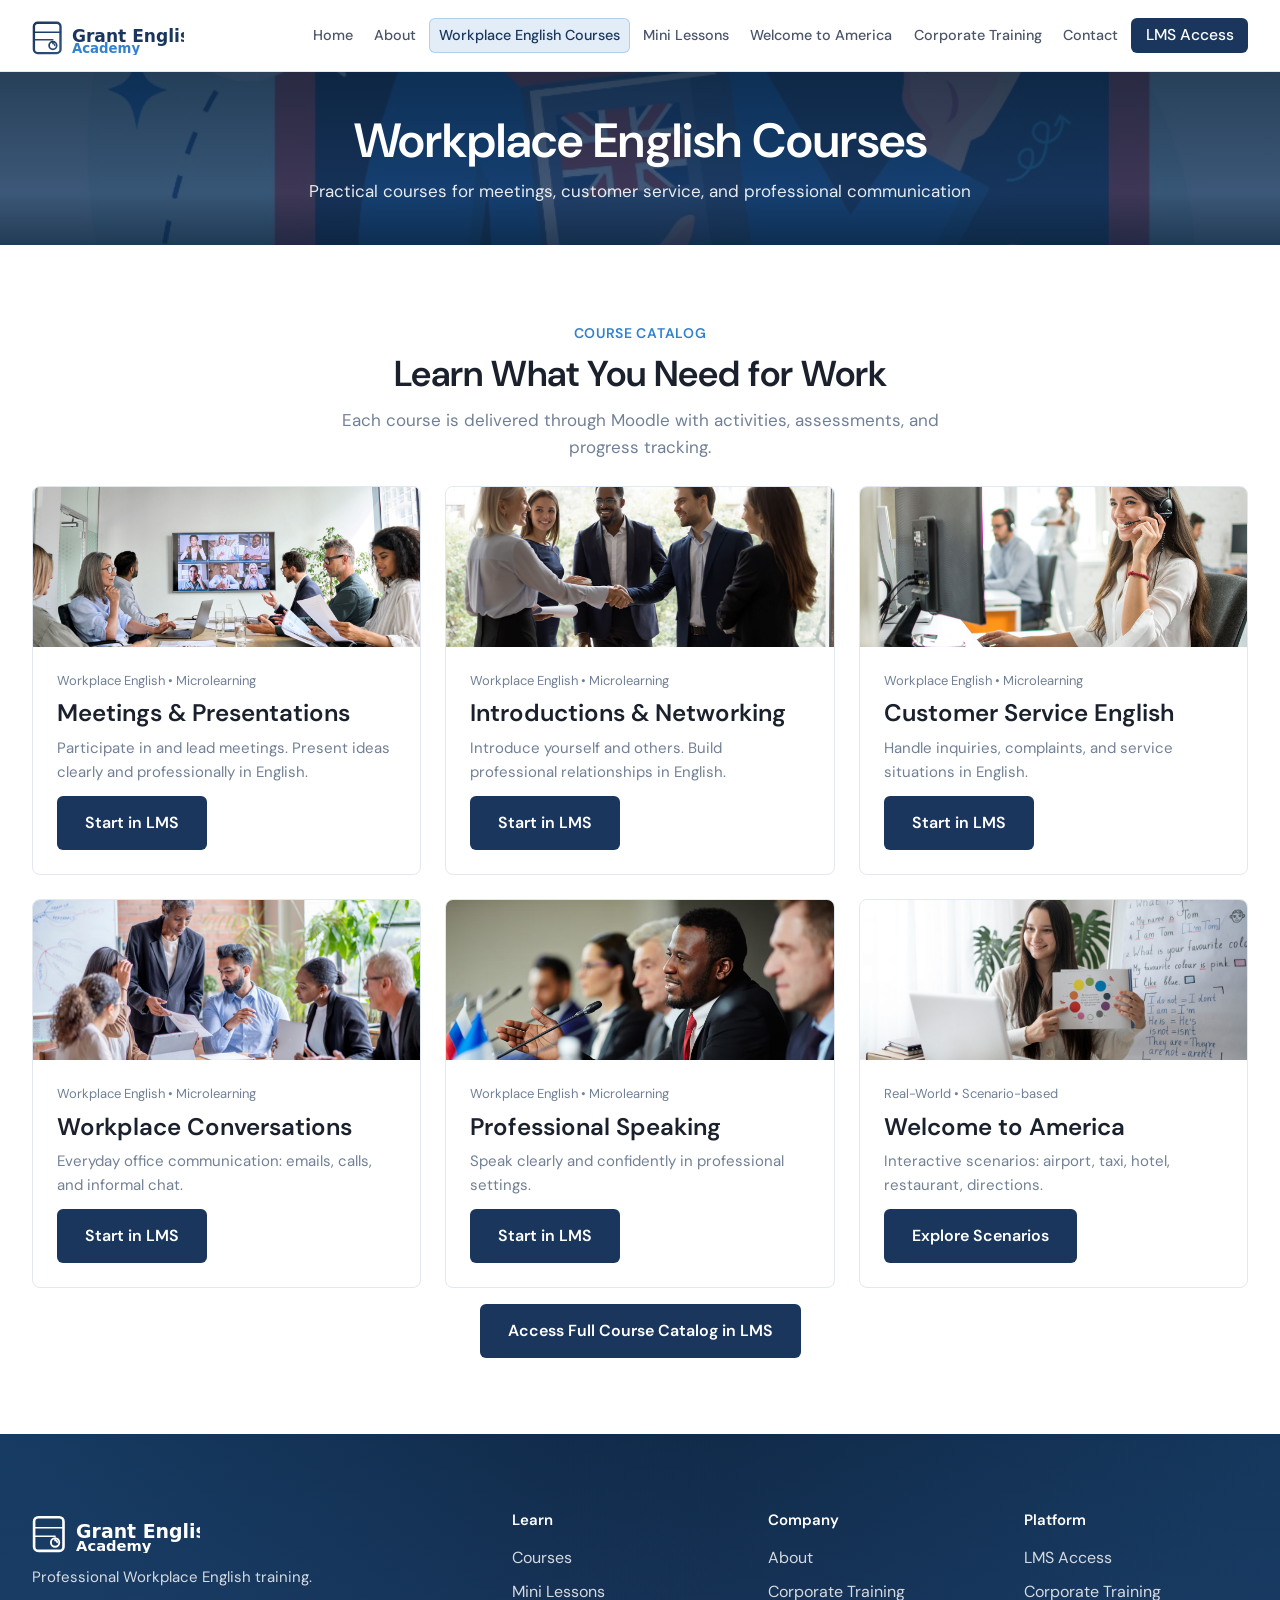
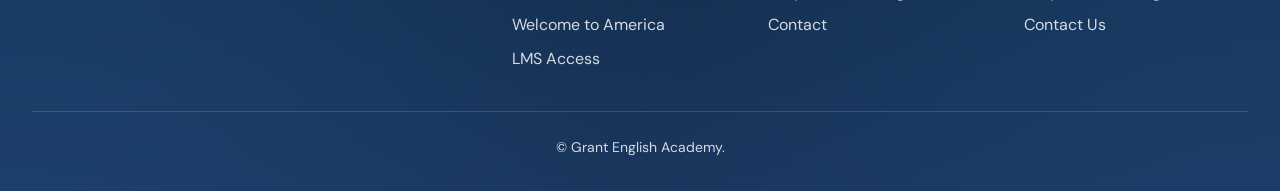
==== commit d1cc913a: "push" ====
--- a/courses.html
+++ b/courses.html
@@ -53,7 +53,7 @@
 
         <div class="card-grid card-grid-2 card-grid-3">
           <div class="course-card">
-            <div class="course-image"><img src="assets/teacher-6.png" alt=""></div>
+            <div class="course-image"><img src="assets/workplace-img1.jpeg" alt=""></div>
             <div class="course-body">
               <p class="course-meta">Workplace English • Microlearning</p>
               <h3>Meetings & Presentations</h3>
@@ -62,7 +62,7 @@
             </div>
           </div>
           <div class="course-card">
-            <div class="course-image"><img src="assets/teacher-5.png" alt=""></div>
+            <div class="course-image"><img src="assets/workplace-img2.jpeg" alt=""></div>
             <div class="course-body">
               <p class="course-meta">Workplace English • Microlearning</p>
               <h3>Introductions & Networking</h3>
@@ -71,7 +71,7 @@
             </div>
           </div>
           <div class="course-card">
-            <div class="course-image"><img src="assets/teacher-2.png" alt=""></div>
+            <div class="course-image"><img src="assets/workplace-img3.jpeg" alt=""></div>
             <div class="course-body">
               <p class="course-meta">Workplace English • Microlearning</p>
               <h3>Customer Service English</h3>
@@ -80,7 +80,7 @@
             </div>
           </div>
           <div class="course-card">
-            <div class="course-image"><img src="assets/teacher-1.png" alt=""></div>
+            <div class="course-image"><img src="assets/workplace-img4.jpeg" alt=""></div>
             <div class="course-body">
               <p class="course-meta">Workplace English • Microlearning</p>
               <h3>Workplace Conversations</h3>
@@ -89,7 +89,7 @@
             </div>
           </div>
           <div class="course-card">
-            <div class="course-image"><img src="assets/teacher-4.png" alt=""></div>
+            <div class="course-image"><img src="assets/workplace-img5.jpeg" alt=""></div>
             <div class="course-body">
               <p class="course-meta">Workplace English • Microlearning</p>
               <h3>Professional Speaking</h3>
